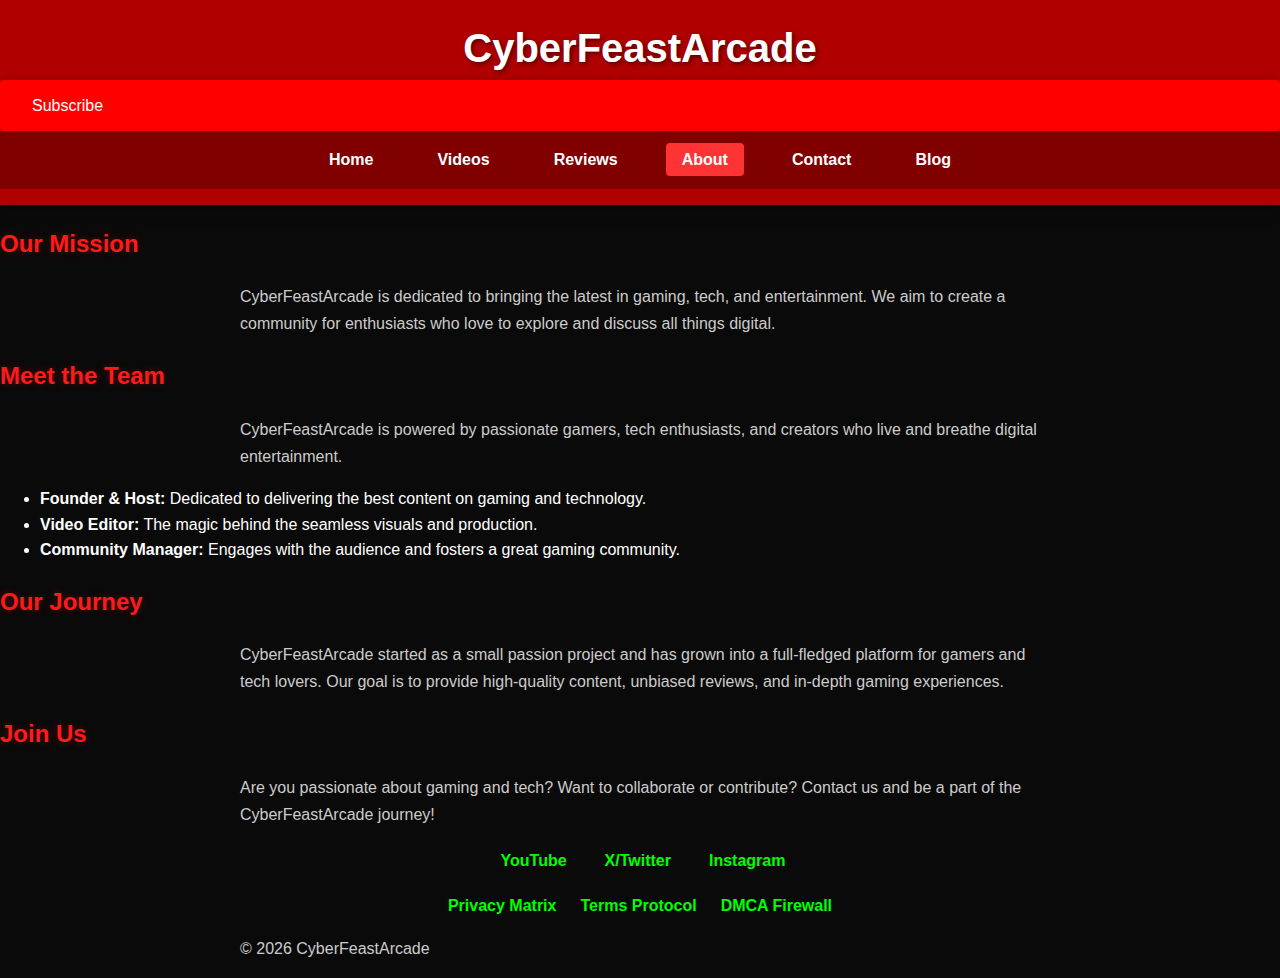
==== about.html @ 70db4281 "Update about.html" ====
<!DOCTYPE html>
<html lang="en">
<head>
    <script>
          window.dataLayer = window.dataLayer || [];
          function gtag(){dataLayer.push(arguments);}
          gtag('js', new Date());
          gtag('config', 'G-TL95KEW8LY');
        </script>
    <meta charset="UTF-8">
    <meta name="viewport" content="width=device-width, initial-scale=1.0">
    <meta name="description" content="Learn more about CyberFeastArcade and our mission in gaming and tech.">
    <title>About - CyberFeastArcade</title>
    <link rel="stylesheet" href="styles.css">
    <link rel="icon" href="favicon.ico" type="image/x-icon">
</head>
<body>
    <script src="scripts.js" defer></script>
    <header>
        <button class="menu-toggle" aria-label="Mobile menu">
    <span class="hamburger"></span>
</button>
        
        <h1 class="site-title">CyberFeastArcade</h1>
        
        <a href="https://www.youtube.com/@CyberFeastArcade?sub_confirmation=1" 
           class="youtube-subscribe" 
           target="_blank" 
           rel="noopener noreferrer"
           aria-label="Subscribe to our YouTube channel">
            <i class="fab fa-youtube"></i> Subscribe
        </a>
        
        <nav>
            <ul>
                <li><a href="index.html">Home</a></li>
                <li><a href="videos.html">Videos</a></li>
                <li><a href="reviews.html">Reviews</a></li>
                <li><a href="about.html" class="active">About</a></li>
                <li><a href="contact.html">Contact</a></li>
                <li><a href="blog.html">Blog</a></li>
            </ul>
        </nav>
    </header>
    <main>
        <section id="about">
            <h2>Our Mission</h2>
            <p>CyberFeastArcade is dedicated to bringing the latest in gaming, tech, and entertainment. We aim to create a community for enthusiasts who love to explore and discuss all things digital.</p>
        </section>
        
        <section id="team">
            <h2>Meet the Team</h2>
            <p>CyberFeastArcade is powered by passionate gamers, tech enthusiasts, and creators who live and breathe digital entertainment.</p>
            <ul>
                <li><strong>Founder & Host:</strong> Dedicated to delivering the best content on gaming and technology.</li>
                <li><strong>Video Editor:</strong> The magic behind the seamless visuals and production.</li>
                <li><strong>Community Manager:</strong> Engages with the audience and fosters a great gaming community.</li>
            </ul>
        </section>
        
        <section id="history">
            <h2>Our Journey</h2>
            <p>CyberFeastArcade started as a small passion project and has grown into a full-fledged platform for gamers and tech lovers. Our goal is to provide high-quality content, unbiased reviews, and in-depth gaming experiences.</p>
        </section>
        
        <section id="join-us">
            <h2>Join Us</h2>
            <p>Are you passionate about gaming and tech? Want to collaborate or contribute? Contact us and be a part of the CyberFeastArcade journey!</p>
        </section>
    </main>
    <footer>
        <div class="social-grid">
            <a href="https://www.youtube.com/@CyberFeastArcade" class="social-link" aria-label="Our YouTube channel">
                <i class="fab fa-youtube"></i>
                <span>YouTube</span>
            </a>
            <a href="https://x.com/CyberFeastArc" class="social-link" aria-label="Our X/Twitter Profile">
                <i class="fab fa-x-twitter"></i>
                <span>X/Twitter</span>
            </a>
            <a href="https://www.instagram.com/cyberfeastarcade/" class="social-link" aria-label="Our Instagram Profile">
                <i class="fab fa-instagram"></i>
                <span>Instagram</span>
            </a>
        </div>
        
        <div class="legal-links">
            <a href="privacy.html">Privacy Matrix</a>
            <a href="terms.html">Terms Protocol</a>
            <a href="dmca.html">DMCA Firewall</a>
        </div>
        
        <p class="copyright">© <span id="current-year"></span> CyberFeastArcade</p>
    </footer>
    
    <script src="scripts.js" defer></script>
    <script>
        document.getElementById('current-year').textContent = new Date().getFullYear();
    </script>
</body>
</html>
---- styles.css ----
/* styles.css */

/* Variables */
:root {
    --primary-red: #FF1A1A;
    --dark-bg: #0A0A0A;
    --card-bg: #1A1A1A;
    --text-primary: #FFFFFF;
    --text-secondary: #CCCCCC;
    --accent: #FF4D4D;
    --hacker-green: #00ff00;
    --hacker-green-hover: #00cc00;
}

/* Base Styles */
body {
    background-color: var(--dark-bg);
    color: var(--text-primary);
    font-family: 'Arial', sans-serif;
    line-height: 1.6;
    margin: 0;
}

.container {
    max-width: 1200px;
    margin: 0 auto;
    padding: 0 1rem;
}

h1, h2, h3 {
    color: var(--primary-red);
    text-shadow: 0 0 8px rgba(255, 26, 26, 0.3);
}

p {
    color: var(--text-secondary);
    line-height: 1.7;
    max-width: 800px;
    margin: 1rem auto;
}

.btn {
    background: var(--primary-red);
    color: white;
    padding: 12px 24px;
    border-radius: 4px;
    text-decoration: none;
    display: inline-block;
    transition: background 0.3s ease;
}

.btn:hover {
    background: var(--accent);
    transform: scale(1.02);
}

/* Header Styles */
header {
    background: #b00000;
    padding: 1rem 0;
    position: relative;
    z-index: 1000;
    box-shadow: 0 4px 15px rgba(0, 0, 0, 0.3);
}

header .container {
    display: flex;
    justify-content: space-between;
    align-items: center;
}

h1.site-title {
    color: #fff;
    text-align: center;
    margin: 0;
    font-size: 2.5rem;
    text-shadow: 2px 2px 4px rgba(0, 0, 0, 0.5);
}

nav {
    background: #800000;
    padding: 1rem 0;
}

nav ul {
    list-style: none;
    padding: 0;
    margin: 0;
    display: flex;
    justify-content: center;
    gap: 2rem;
}

nav ul li a {
    color: #fff;
    text-decoration: none;
    font-weight: bold;
    padding: 0.5rem 1rem;
    border-radius: 4px;
    transition: all 0.3s ease;
}

nav ul li a:hover,
nav ul li a.active {
    background: #ff3333;
    color: #fff;
}

.youtube-subscribe {
    background: #ff0000;
    color: white !important;
    padding: 0.8rem 1.5rem;
    border-radius: 4px;
    text-decoration: none;
    display: flex;
    align-items: center;
    gap: 0.5rem;
    transition: all 0.3s ease;
    box-shadow: 0 2px 8px rgba(0, 0, 0, 0.3);
    border: none;
}

.youtube-subscribe:hover {
    background: #cc0000;
    transform: translateY(-2px);
    box-shadow: 0 4px 12px rgba(0, 0, 0, 0.4);
}

.youtube-subscribe i {
    font-size: 1.2em;
}

.menu-toggle {
    display: none;
    position: absolute;
    top: 1rem;
    right: 1rem;
    background: transparent;
    border: none;
    cursor: pointer;
    z-index: 1001;
}

.hamburger {
    display: block;
    width: 30px;
    height: 3px;
    background: #fff;
    position: relative;
    transition: all 0.3s ease;
}

.hamburger::before,
.hamburger::after {
    content: '';
    position: absolute;
    width: 100%;
    height: 100%;
    background: #fff;
    transition: all 0.3s ease;
}

.hamburger::before {
    top: -8px;
}

.hamburger::after {
    top: 8px;
}

@media (max-width: 768px) {
    .menu-toggle {
        display: block;
    }

    nav ul {
        display: none;
        position: absolute;
        top: 100%;
        left: 0;
        right: 0;
        background: #800000;
        padding: 1rem;
        flex-direction: column;
        gap: 1rem;
        box-shadow: 0 4px 15px rgba(0, 0, 0, 0.3);
    }

    nav.active ul {
        display: flex;
    }

    nav ul li a {
        display: block;
        text-align: center;
        padding: 1rem;
    }

    .menu-toggle.active .hamburger {
        background: transparent;
    }

    .menu-toggle.active .hamburger::before {
        transform: rotate(45deg);
        top: 0;
    }

    .menu-toggle.active .hamburger::after {
        transform: rotate(-45deg);
        top: 0;
    }

    .youtube-subscribe {
        top: 5rem;
        right: 1rem;
        padding: 0.6rem 1rem;
        font-size: 0.9em;
    }
}

/* REPLACE THIS in <style> tag */
.video-grid {
    display: grid;
    grid-template-columns: repeat(auto-fit, minmax(300px, 1fr));
    gap: 2rem;
    padding: 2rem;
    max-width: 1200px;
    margin: 0 auto; /* Add this */
    border: 1px solid var(--primary-red); /* Add cyber theme */
}

.video-card {
    background: var(--card-bg); /* Use CSS variable */
    border: 1px solid var(--primary-red); /* Add border */
}

.video-title {
    color: var(--primary-red); /* Use theme color instead of green */
}
#hero {
    display: flex;
    flex-direction: column;
    align-items: center;
    justify-content: center;
    text-align: center;
    height: 80vh;
    padding: 20px;
}

.hero-content h2 {
    font-size: 2.5rem;
    color: var(--hacker-green);
    text-shadow: 0 0 10px var(--hacker-green);
}

.hero-content p {
    color: var(--text-secondary);
    font-size: 1.2rem;
    max-width: 600px;
}
.video-wrapper {
    max-width: 800px; /* Limits the size */
    margin: 0 auto; /* Centers it */
    border: 2px solid var(--primary-red);
    padding: 10px;
    border-radius: 10px;
    background: var(--card-bg);
}
.legal-links {
    display: flex;
    justify-content: center;
    gap: 1.5rem;
    margin-top: 20px;
}

.legal-links a {
    color: var(--hacker-green);
    font-weight: bold;
    text-decoration: none;
    transition: color 0.3s ease-in-out;
}

.legal-links a:hover {
    color: var(--hacker-green-hover);
    text-shadow: 0 0 5px var(--hacker-green-hover);
}
/* Center and style social media links */
.social-grid {
    display: flex;
    justify-content: center;
    gap: 2rem;
    margin-top: 20px;
}

.social-link {
    display: flex;
    align-items: center;
    gap: 8px;
    color: var(--hacker-green);
    text-decoration: none;
    font-size: 1.2rem;
    font-weight: bold;
    transition: transform 0.3s ease-in-out, text-shadow 0.3s ease-in-out;
}

.social-link i {
    font-size: 1.5rem;
}

.social-link:hover {
    transform: scale(1.1);
    text-shadow: 0 0 10px var(--hacker-green-hover);
}
.social-link {
    font-size: 1rem; /* Reduce text size */
    gap: 6px; /* Reduce spacing between icon and text */
}

.social-link i {
    font-size: 1.3rem; /* Slightly smaller icons */
}

.social-link:hover {
    transform: scale(1.05); /* Slightly smaller hover effect */
}
.card-grid {
    display: grid;
    grid-template-columns: repeat(auto-fit, minmax(250px, 1fr));
    gap: 1.5rem;
    padding: 2rem;
    max-width: 1200px;
    margin: 0 auto;
    text-align: center;
}

.feature-card {
    background: var(--card-bg);
    border: 2px solid var(--primary-red);
    border-radius: 10px;
    padding: 1.5rem;
    transition: transform 0.3s ease-in-out, box-shadow 0.3s ease-in-out;
}

.feature-card i {
    font-size: 2rem;
    color: var(--hacker-green);
    margin-bottom: 10px;
}

.feature-card h3 {
    color: var(--primary-red);
    font-size: 1.4rem;
    margin-bottom: 0.5rem;
}

.feature-card p {
    font-size: 1rem;
    color: var(--text-secondary);
    margin-bottom: 1rem;
}

.feature-card:hover {
    transform: translateY(-5px);
    box-shadow: 0 0 15px rgba(255, 0, 0, 0.5);
}

.btn {
    background: var(--primary-red);
    color: #fff;
    padding: 10px 20px;
    border-radius: 5px;
    text-decoration: none;
    transition: background 0.3s ease-in-out;
}

.btn:hover {
    background: var(--accent);
}
header h1 {
    color: var(--primary-red);
    text-align: center;
    font-size: 2rem;
    text-shadow: 0 0 10px var(--primary-red);
}
/* Blog Styles */
#blog-posts {
    padding: 2rem;
    max-width: 800px;
    margin: 0 auto;
}

.blog-post {
    background: #1a1a1a;
    border-radius: 8px;
    padding: 1.5rem;
    margin-bottom: 2rem;
    transition: transform 0.3s ease;
}

.blog-post:hover {
    transform: translateY(-5px);
}

.post-title {
    color: #4CAF50;
    font-size: 1.5rem;
    margin-bottom: 0.5rem;
}

.post-date {
    color: #888;
    font-size: 0.9rem;
    margin-bottom: 1rem;
}

.post-content {
    color: #ccc;
    line-height: 1.6;
    margin-bottom: 1rem;
}

.read-more {
    color: #4CAF50;
    text-decoration: none;
    font-weight: bold;
}

.read-more:hover {
    text-decoration: underline;
}
.fade-in {
    opacity: 0;
    animation: fadeIn 1s ease-in forwards;
  }
  @keyframes fadeIn {
    to { opacity: 1; }
  }
/* Hamburger Menu Styles */
.menu-toggle {
    display: none; /* Hide by default on desktop */
    background: none;
    border: none;
    cursor: pointer;
    padding: 1rem;
    z-index: 1000;
}

.hamburger {
    display: block;
    width: 25px;
    height: 3px;
    background: #fff;
    position: relative;
}

.hamburger::before,
.hamburger::after {
    content: '';
    width: 100%;
    height: 100%;
    background: #fff;
    position: absolute;
    left: 0;
    transition: transform 0.3s ease;
}

.hamburger::before {
    top: -8px;
}

.hamburger::after {
    top: 8px;
}

/* Active State */
.menu-toggle.active .hamburger {
    background: transparent;
}

.menu-toggle.active .hamburger::before {
    transform: rotate(45deg);
    top: 0;
}

.menu-toggle.active .hamburger::after {
    transform: rotate(-45deg);
    top: 0;
}

/* Mobile Navigation */
@media (max-width: 768px) {
    .menu-toggle {
        display: block;
    }

    nav ul {
        display: none;
        flex-direction: column;
        position: absolute;
        top: 60px; /* Adjust based on header height */
        left: 0;
        width: 100%;
        background: #1a1a1a;
        padding: 1rem;
    }

    nav ul.active {
        display: flex;
    }
}
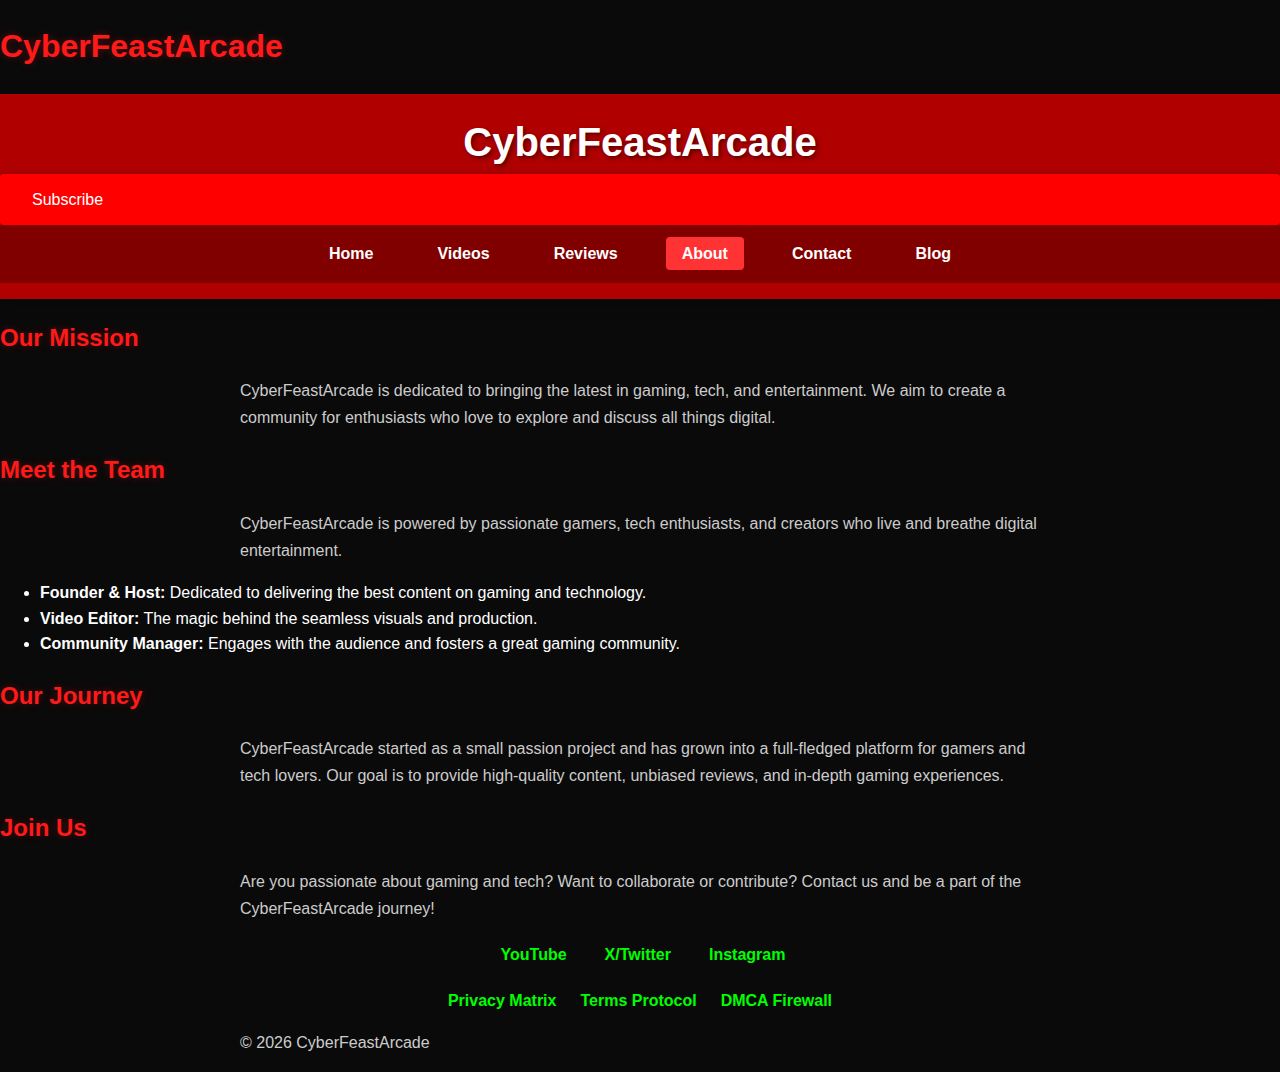
==== commit 474db931: "Update about.html" ====
--- a/about.html
+++ b/about.html
@@ -10,16 +10,15 @@
     <meta charset="UTF-8">
     <meta name="viewport" content="width=device-width, initial-scale=1.0">
     <meta name="description" content="Learn more about CyberFeastArcade and our mission in gaming and tech.">
-    <title>About - CyberFeastArcade</title>
+    <h1><a href="index.html" class="title-link">CyberFeastArcade</a></h1>
     <link rel="stylesheet" href="styles.css">
     <link rel="icon" href="favicon.ico" type="image/x-icon">
 </head>
 <body>
-    <script src="scripts.js" defer></script>
     <header>
         <button class="menu-toggle" aria-label="Mobile menu">
-    <span class="hamburger"></span>
-</button>
+        <span class="hamburger"></span>
+        </button>
         
         <h1 class="site-title">CyberFeastArcade</h1>
         
--- a/styles.css
+++ b/styles.css
@@ -508,3 +508,39 @@
         display: flex;
     }
 }
+#hero {
+    background: url('images/hero-bg.jpg') no-repeat center center/cover;
+    color: #fff;
+    padding: 4rem 2rem;
+    text-align: center;
+}
+.logo img {
+    width: 120px; /* Adjust size as needed */
+    height: auto; /* Keeps the aspect ratio */
+}
+a {
+    text-decoration: none;
+}
+.contact-link {
+    display: flex;
+    align-items: center;
+    gap: 8px;
+    padding: 10px;
+    background-color: #333; /* Adjust color as needed */
+    color: white; /* Ensure text is readable */
+    border-radius: 5px;
+    text-decoration: none;
+    font-weight: bold;
+}
+
+.contact-link i {
+    font-size: 18px;
+}
+
+.contact-link:hover {
+    background-color: #555; /* Slightly lighter on hover */
+}
+a {
+    text-decoration: none; /* Removes underline */
+    color: inherit; /* Inherits the text color from parent elements */
+}
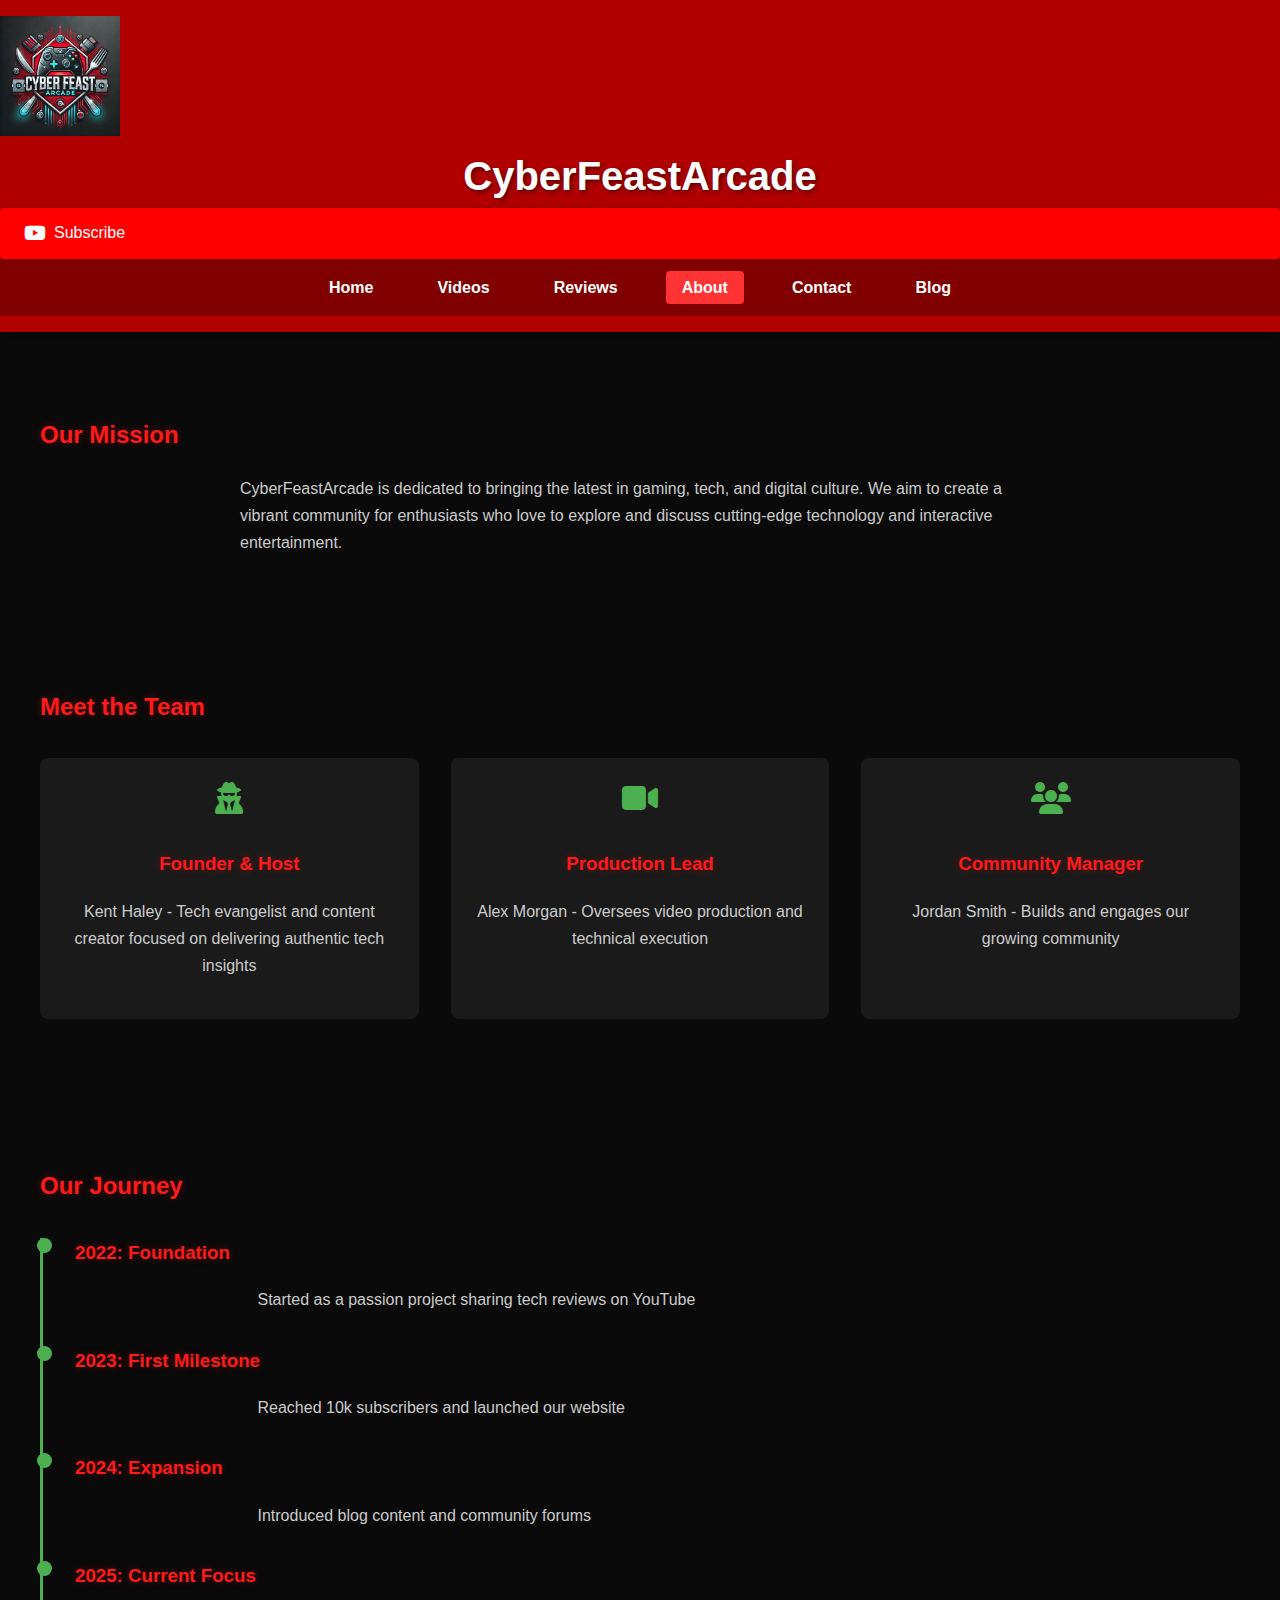
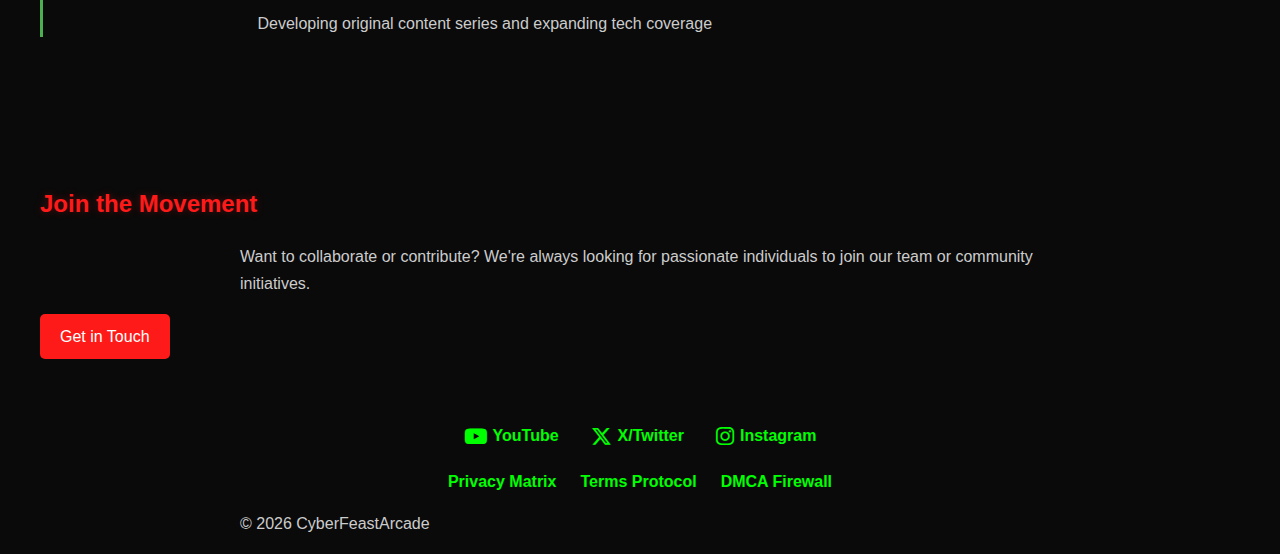
==== commit d475bab9: "Update about.html" ====
--- a/about.html
+++ b/about.html
@@ -1,27 +1,85 @@
 <!DOCTYPE html>
 <html lang="en">
 <head>
+    <script async src="https://www.googletagmanager.com/gtag/js?id=G-TL95KEW8LY"></script>
     <script>
-          window.dataLayer = window.dataLayer || [];
-          function gtag(){dataLayer.push(arguments);}
-          gtag('js', new Date());
-          gtag('config', 'G-TL95KEW8LY');
-        </script>
+        window.dataLayer = window.dataLayer || [];
+        function gtag(){dataLayer.push(arguments);}
+        gtag('js', new Date());
+        gtag('config', 'G-TL95KEW8LY');
+    </script>
+    
     <meta charset="UTF-8">
     <meta name="viewport" content="width=device-width, initial-scale=1.0">
-    <meta name="description" content="Learn more about CyberFeastArcade and our mission in gaming and tech.">
-    <h1><a href="index.html" class="title-link">CyberFeastArcade</a></h1>
+    <meta name="description" content="Learn about CyberFeastArcade's mission, team, and journey in gaming and tech">
+    <title>About CyberFeastArcade</title>
+    
     <link rel="stylesheet" href="styles.css">
     <link rel="icon" href="favicon.ico" type="image/x-icon">
+    <link rel="stylesheet" href="https://cdnjs.cloudflare.com/ajax/libs/font-awesome/6.4.0/css/all.min.css">
+    
+    <style>
+        .about-section {
+            max-width: 1200px;
+            margin: 2rem auto;
+            padding: 2rem;
+        }
+
+        .team-list {
+            display: grid;
+            grid-template-columns: repeat(auto-fit, minmax(250px, 1fr));
+            gap: 2rem;
+            margin: 2rem 0;
+        }
+
+        .team-member {
+            background: #1a1a1a;
+            padding: 1.5rem;
+            border-radius: 8px;
+            text-align: center;
+        }
+
+        .team-icon {
+            font-size: 2rem;
+            color: #4CAF50;
+            margin-bottom: 1rem;
+        }
+
+        .history-timeline {
+            border-left: 3px solid #4CAF50;
+            padding-left: 2rem;
+            margin: 2rem 0;
+        }
+
+        .timeline-item {
+            margin-bottom: 2rem;
+            position: relative;
+        }
+
+        .timeline-item::before {
+            content: "";
+            position: absolute;
+            left: -2.35rem;
+            top: 0;
+            width: 15px;
+            height: 15px;
+            background: #4CAF50;
+            border-radius: 50%;
+        }
+    </style>
 </head>
+
 <body>
     <header>
         <button class="menu-toggle" aria-label="Mobile menu">
-        <span class="hamburger"></span>
+            <span class="hamburger"></span>
         </button>
         
-        <h1 class="site-title">CyberFeastArcade</h1>
-        
+        <a href="index.html" class="logo">
+            <img src="profile.jpg" alt="CyberFeastArcade Logo">
+            <h1 class="site-title">CyberFeastArcade</h1>
+        </a>
+
         <a href="https://www.youtube.com/@CyberFeastArcade?sub_confirmation=1" 
            class="youtube-subscribe" 
            target="_blank" 
@@ -29,7 +87,7 @@
            aria-label="Subscribe to our YouTube channel">
             <i class="fab fa-youtube"></i> Subscribe
         </a>
-        
+
         <nav>
             <ul>
                 <li><a href="index.html">Home</a></li>
@@ -41,32 +99,65 @@
             </ul>
         </nav>
     </header>
+
     <main>
-        <section id="about">
+        <section class="about-section">
             <h2>Our Mission</h2>
-            <p>CyberFeastArcade is dedicated to bringing the latest in gaming, tech, and entertainment. We aim to create a community for enthusiasts who love to explore and discuss all things digital.</p>
+            <p>CyberFeastArcade is dedicated to bringing the latest in gaming, tech, and digital culture. We aim to create a vibrant community for enthusiasts who love to explore and discuss cutting-edge technology and interactive entertainment.</p>
         </section>
-        
-        <section id="team">
+
+        <section class="about-section" id="team">
             <h2>Meet the Team</h2>
-            <p>CyberFeastArcade is powered by passionate gamers, tech enthusiasts, and creators who live and breathe digital entertainment.</p>
-            <ul>
-                <li><strong>Founder & Host:</strong> Dedicated to delivering the best content on gaming and technology.</li>
-                <li><strong>Video Editor:</strong> The magic behind the seamless visuals and production.</li>
-                <li><strong>Community Manager:</strong> Engages with the audience and fosters a great gaming community.</li>
-            </ul>
+            <div class="team-list">
+                <div class="team-member">
+                    <i class="fas fa-user-secret team-icon"></i>
+                    <h3>Founder & Host</h3>
+                    <p>Kent Haley - Tech evangelist and content creator focused on delivering authentic tech insights</p>
+                </div>
+                
+                <div class="team-member">
+                    <i class="fas fa-video team-icon"></i>
+                    <h3>Production Lead</h3>
+                    <p>Alex Morgan - Oversees video production and technical execution</p>
+                </div>
+                
+                <div class="team-member">
+                    <i class="fas fa-users team-icon"></i>
+                    <h3>Community Manager</h3>
+                    <p>Jordan Smith - Builds and engages our growing community</p>
+                </div>
+            </div>
         </section>
-        
-        <section id="history">
+
+        <section class="about-section" id="history">
             <h2>Our Journey</h2>
-            <p>CyberFeastArcade started as a small passion project and has grown into a full-fledged platform for gamers and tech lovers. Our goal is to provide high-quality content, unbiased reviews, and in-depth gaming experiences.</p>
+            <div class="history-timeline">
+                <div class="timeline-item">
+                    <h3>2022: Foundation</h3>
+                    <p>Started as a passion project sharing tech reviews on YouTube</p>
+                </div>
+                <div class="timeline-item">
+                    <h3>2023: First Milestone</h3>
+                    <p>Reached 10k subscribers and launched our website</p>
+                </div>
+                <div class="timeline-item">
+                    <h3>2024: Expansion</h3>
+                    <p>Introduced blog content and community forums</p>
+                </div>
+                <div class="timeline-item">
+                    <h3>2025: Current Focus</h3>
+                    <p>Developing original content series and expanding tech coverage</p>
+                </div>
+            </div>
         </section>
-        
-        <section id="join-us">
-            <h2>Join Us</h2>
-            <p>Are you passionate about gaming and tech? Want to collaborate or contribute? Contact us and be a part of the CyberFeastArcade journey!</p>
+
+        <section class="about-section" id="join">
+            <h2>Join the Movement</h2>
+            <p>Want to collaborate or contribute? We're always looking for passionate individuals to join our team or community initiatives.</p>
+            <a href="contact.html" class="btn">Get in Touch</a>
         </section>
     </main>
+
     <footer>
         <div class="social-grid">
             <a href="https://www.youtube.com/@CyberFeastArcade" class="social-link" aria-label="Our YouTube channel">
@@ -91,10 +182,10 @@
         
         <p class="copyright">© <span id="current-year"></span> CyberFeastArcade</p>
     </footer>
-    
-    <script src="scripts.js" defer></script>
+
     <script>
         document.getElementById('current-year').textContent = new Date().getFullYear();
     </script>
+    <script src="scripts.js" defer></script>
 </body>
 </html>
--- a/styles.css
+++ b/styles.css
@@ -544,3 +544,8 @@
     text-decoration: none; /* Removes underline */
     color: inherit; /* Inherits the text color from parent elements */
 }
+.title-link {
+    text-decoration: none; /* Removes the underline */
+    color: inherit; /* Uses the same text color as the heading */
+}
+
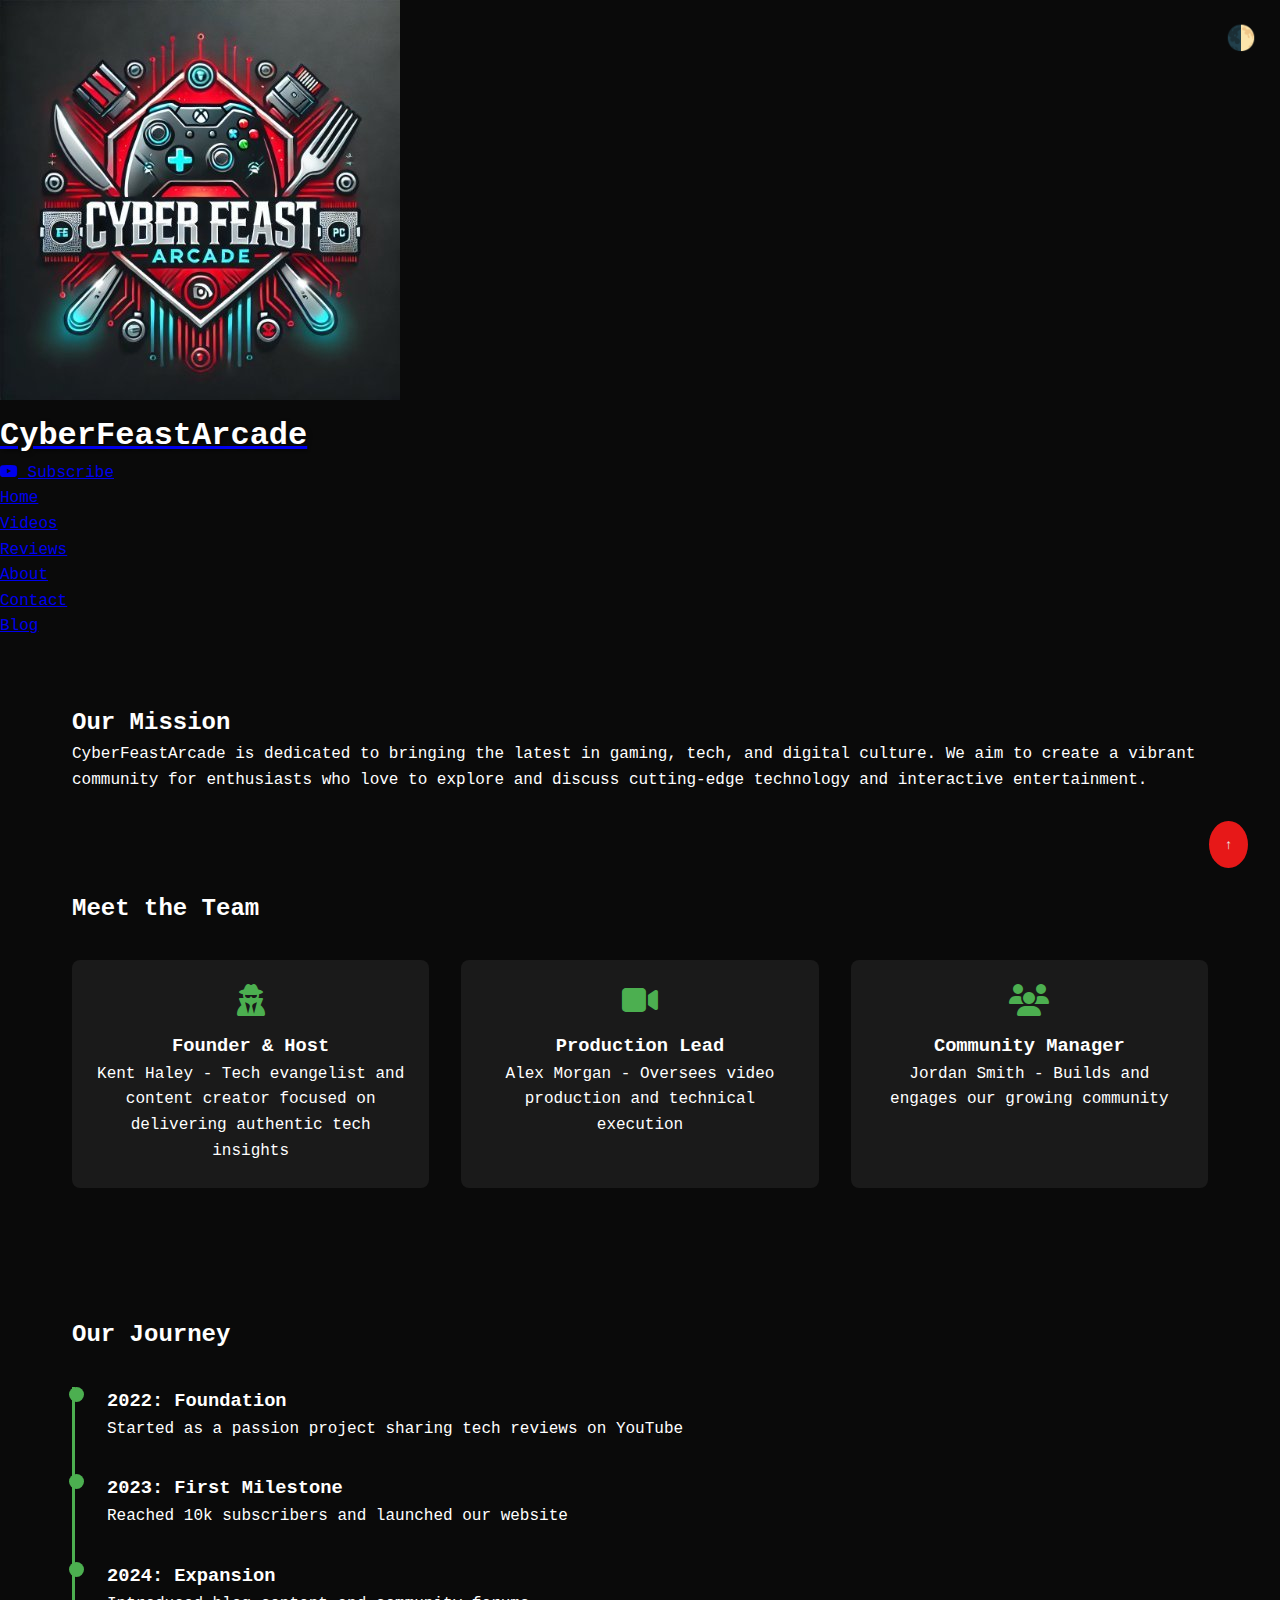
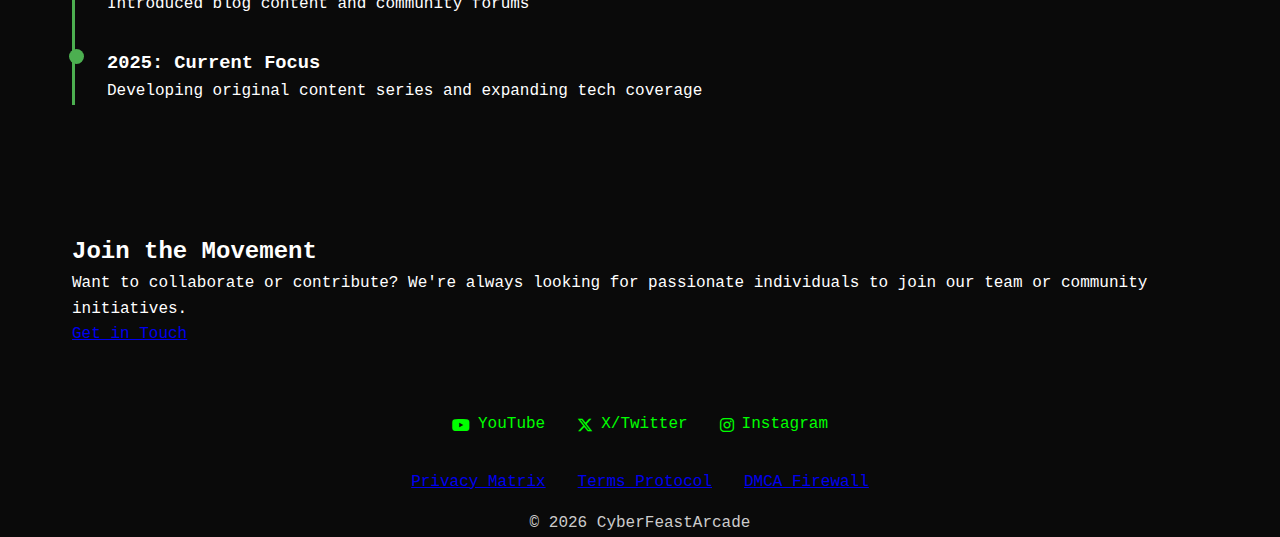
==== commit 200e9a5a: "Update about.html" ====
--- a/about.html
+++ b/about.html
@@ -1,6 +1,7 @@
 <!DOCTYPE html>
 <html lang="en">
 <head>
+    <script src="https://cdnjs.cloudflare.com/ajax/libs/gsap/3.12.2/gsap.min.js"></script>
     <script async src="https://www.googletagmanager.com/gtag/js?id=G-TL95KEW8LY"></script>
     <script>
         window.dataLayer = window.dataLayer || [];
--- a/styles.css
+++ b/styles.css
@@ -1,551 +1,360 @@
-/* styles.css */
-
-/* Variables */
+/* styles.css - Cyberpunk Theme */
+
+/* ================ */
+/* CSS Variables */
+/* ================ */
 :root {
-    --primary-red: #FF1A1A;
-    --dark-bg: #0A0A0A;
-    --card-bg: #1A1A1A;
-    --text-primary: #FFFFFF;
-    --text-secondary: #CCCCCC;
-    --accent: #FF4D4D;
-    --hacker-green: #00ff00;
-    --hacker-green-hover: #00cc00;
-}
-
-/* Base Styles */
+  /* Colors */
+  --primary-red: #FF1A1A;
+  --dark-bg: #0A0A0A;
+  --card-bg: #1A1A1A;
+  --text-primary: #FFFFFF;
+  --text-secondary: #CCCCCC;
+  --accent: #FF4D4D;
+  --hacker-green: #00ff00;
+  --hacker-green-hover: #00cc00;
+  
+  /* Spacing */
+  --space-sm: 0.5rem;
+  --space-md: 1rem;
+  --space-lg: 2rem;
+  
+  /* Borders */
+  --border-radius: 4px;
+  --border-glowing: 1px solid var(--primary-red);
+}
+
+/* ================ */
+/* Base Reset */
+/* ================ */
+*,
+*::before,
+*::after {
+  box-sizing: border-box;
+  margin: 0;
+  padding: 0;
+}
+
+html {
+  scroll-behavior: smooth;
+}
+
 body {
-    background-color: var(--dark-bg);
-    color: var(--text-primary);
-    font-family: 'Arial', sans-serif;
-    line-height: 1.6;
-    margin: 0;
-}
-
+  background-color: var(--dark-bg);
+  color: var(--text-primary);
+  font-family: 'Courier New', monospace;
+  line-height: 1.6;
+  min-height: 100vh;
+}
+
+/* ================ */
+/* Utility Classes */
+/* ================ */
 .container {
-    max-width: 1200px;
-    margin: 0 auto;
-    padding: 0 1rem;
-}
-
-h1, h2, h3 {
-    color: var(--primary-red);
-    text-shadow: 0 0 8px rgba(255, 26, 26, 0.3);
-}
-
-p {
-    color: var(--text-secondary);
-    line-height: 1.7;
-    max-width: 800px;
-    margin: 1rem auto;
-}
-
-.btn {
+  max-width: 1200px;
+  margin: 0 auto;
+  padding: 0 var(--space-md);
+}
+
+.flex-center {
+  display: flex;
+  justify-content: center;
+  align-items: center;
+}
+
+/* ================ */
+/* Header & Navigation */
+/* ================ */
+.header {
+  background: #b00000;
+  padding: var(--space-md) 0;
+  position: sticky;
+  top: 0;
+  z-index: 1000;
+  box-shadow: 0 4px 15px rgba(0, 0, 0, 0.3);
+}
+
+.nav-container {
+  display: flex;
+  justify-content: space-between;
+  align-items: center;
+}
+
+.site-title {
+  color: var(--text-primary);
+  font-size: 2rem;
+  text-shadow: 2px 2px 4px rgba(0, 0, 0, 0.5);
+}
+
+.nav-menu {
+  list-style: none;
+  display: flex;
+  gap: var(--space-lg);
+}
+
+.nav-link {
+  color: var(--text-primary);
+  text-decoration: none;
+  padding: var(--space-sm) var(--space-md);
+  border-radius: var(--border-radius);
+  transition: all 0.3s ease;
+}
+
+.nav-link:hover,
+.nav-link.active {
+  background: var(--primary-red);
+  box-shadow: 0 0 8px var(--primary-red);
+}
+
+/* ================ */
+/* Mobile Navigation */
+/* ================ */
+.menu-toggle {
+  display: none;
+  background: none;
+  border: none;
+  cursor: pointer;
+  padding: var(--space-sm);
+  z-index: 1001;
+}
+
+.hamburger {
+  display: block;
+  width: 25px;
+  height: 3px;
+  background: var(--text-primary);
+  position: relative;
+  transition: all 0.3s ease;
+}
+
+.hamburger::before,
+.hamburger::after {
+  content: '';
+  position: absolute;
+  width: 100%;
+  height: 100%;
+  background: inherit;
+  transition: inherit;
+}
+
+.hamburger::before { top: -8px; }
+.hamburger::after { top: 8px; }
+
+/* Active state */
+.menu-toggle.active .hamburger {
+  background: transparent;
+}
+
+.menu-toggle.active .hamburger::before {
+  transform: rotate(45deg);
+  top: 0;
+}
+
+.menu-toggle.active .hamburger::after {
+  transform: rotate(-45deg);
+  top: 0;
+}
+
+@media (max-width: 768px) {
+  .menu-toggle { display: block; }
+  
+  .nav-menu {
+    display: none;
+    position: absolute;
+    top: 100%;
+    left: 0;
+    right: 0;
+    background: #800000;
+    padding: var(--space-md);
+    flex-direction: column;
+    gap: var(--space-md);
+    text-align: center;
+  }
+  
+  .nav-menu.active { display: flex; }
+}
+
+/* ================ */
+/* Hero Section */
+/* ================ */
+.hero {
+  text-align: center;
+  padding: 4rem 0;
+  background: linear-gradient(45deg, #1a0000, #330000);
+}
+
+.hero-title {
+  font-size: 2.5rem;
+  color: var(--hacker-green);
+  text-shadow: 0 0 10px var(--hacker-green);
+  margin-bottom: var(--space-md);
+}
+
+/* ================ */
+/* Card Components */
+/* ================ */
+.card-grid {
+  display: grid;
+  grid-template-columns: repeat(auto-fit, minmax(250px, 1fr));
+  gap: var(--space-lg);
+  padding: var(--space-lg) 0;
+}
+
+.card {
+  background: var(--card-bg);
+  border: var(--border-glowing);
+  border-radius: var(--border-radius);
+  padding: var(--space-md);
+  transition: transform 0.3s ease;
+}
+
+.card:hover {
+  transform: translateY(-5px);
+  box-shadow: 0 0 15px var(--primary-red);
+}
+
+/* ================ */
+/* Video Components */
+/* ================ */
+.video-wrapper {
+  position: relative;
+  padding-bottom: 56.25%;
+  height: 0;
+  overflow: hidden;
+  border-radius: var(--border-radius);
+}
+
+.video-wrapper iframe {
+  position: absolute;
+  top: 0;
+  left: 0;
+  width: 100%;
+  height: 100%;
+  border: none;
+}
+
+/* ================ */
+/* Social & Legal Links */
+/* ================ */
+.social-grid {
+  display: flex;
+  justify-content: center;
+  gap: var(--space-lg);
+  margin: var(--space-lg) 0;
+}
+
+.social-link {
+  display: flex;
+  align-items: center;
+  gap: var(--space-sm);
+  color: var(--hacker-green);
+  text-decoration: none;
+  transition: all 0.3s ease;
+}
+
+.social-link:hover {
+  color: var(--hacker-green-hover);
+  transform: scale(1.1);
+}
+
+.legal-links {
+  display: flex;
+  justify-content: center;
+  gap: var(--space-lg);
+  margin: var(--space-md) 0;
+}
+
+/* ================ */
+/* Form Elements */
+/* ================ */
+.form-group {
+  margin-bottom: var(--space-md);
+}
+
+.input-field {
+  width: 100%;
+  padding: var(--space-sm);
+  background: var(--card-bg);
+  border: var(--border-glowing);
+  border-radius: var(--border-radius);
+  color: var(--text-primary);
+  font-family: inherit;
+}
+
+/* ================ */
+/* Animations */
+/* ================ */
+@keyframes fadeIn {
+  from { opacity: 0; }
+  to { opacity: 1; }
+}
+
+.fade-in {
+  animation: fadeIn 0.5s ease-in forwards;
+}
+
+/* ================ */
+/* Footer */
+/* ================ */
+.footer {
+  background: #1a0000;
+  padding: var(--space-lg) 0;
+  margin-top: auto;
+}
+
+.copyright {
+  text-align: center;
+  color: var(--text-secondary);
+  margin-top: var(--space-md);
+}
+/* Theme System */
+body.dark { background: #0A0A0A; color: #FFF; }
+body.light { background: #FFF; color: #0A0A0A; }
+
+/* Scroll Progress */
+#scroll-progress {
+    position: fixed;
+    top: 0;
+    left: 0;
+    height: 3px;
+    background: var(--primary-red);
+    z-index: 9999;
+}
+
+/* Back to Top Button */
+#back-to-top {
+    position: fixed;
+    bottom: 2rem;
+    right: 2rem;
+    padding: 1rem;
     background: var(--primary-red);
     color: white;
-    padding: 12px 24px;
-    border-radius: 4px;
-    text-decoration: none;
-    display: inline-block;
-    transition: background 0.3s ease;
-}
-
-.btn:hover {
-    background: var(--accent);
-    transform: scale(1.02);
-}
-
-/* Header Styles */
-header {
-    background: #b00000;
-    padding: 1rem 0;
-    position: relative;
-    z-index: 1000;
-    box-shadow: 0 4px 15px rgba(0, 0, 0, 0.3);
-}
-
-header .container {
-    display: flex;
-    justify-content: space-between;
-    align-items: center;
-}
-
-h1.site-title {
-    color: #fff;
-    text-align: center;
-    margin: 0;
-    font-size: 2.5rem;
-    text-shadow: 2px 2px 4px rgba(0, 0, 0, 0.5);
-}
-
-nav {
-    background: #800000;
-    padding: 1rem 0;
-}
-
-nav ul {
-    list-style: none;
-    padding: 0;
-    margin: 0;
-    display: flex;
-    justify-content: center;
-    gap: 2rem;
-}
-
-nav ul li a {
-    color: #fff;
-    text-decoration: none;
-    font-weight: bold;
-    padding: 0.5rem 1rem;
-    border-radius: 4px;
-    transition: all 0.3s ease;
-}
-
-nav ul li a:hover,
-nav ul li a.active {
-    background: #ff3333;
-    color: #fff;
-}
-
-.youtube-subscribe {
-    background: #ff0000;
-    color: white !important;
-    padding: 0.8rem 1.5rem;
-    border-radius: 4px;
-    text-decoration: none;
-    display: flex;
-    align-items: center;
-    gap: 0.5rem;
-    transition: all 0.3s ease;
-    box-shadow: 0 2px 8px rgba(0, 0, 0, 0.3);
     border: none;
-}
-
-.youtube-subscribe:hover {
-    background: #cc0000;
-    transform: translateY(-2px);
-    box-shadow: 0 4px 12px rgba(0, 0, 0, 0.4);
-}
-
-.youtube-subscribe i {
-    font-size: 1.2em;
-}
-
-.menu-toggle {
-    display: none;
-    position: absolute;
+    border-radius: 50%;
+    cursor: pointer;
+    opacity: 0.9;
+    transition: transform 0.3s ease;
+}
+
+/* Form Validation */
+.invalid { border-color: #ff0000 !important; }
+.shake { animation: shake 0.5s; }
+
+@keyframes shake {
+    0%, 100% { transform: translateX(0); }
+    25% { transform: translateX(-10px); }
+    75% { transform: translateX(10px); }
+}
+
+/* Theme Toggle */
+#theme-toggle {
+    position: fixed;
     top: 1rem;
     right: 1rem;
+    padding: 0.5rem;
     background: transparent;
     border: none;
     cursor: pointer;
-    z-index: 1001;
-}
-
-.hamburger {
-    display: block;
-    width: 30px;
-    height: 3px;
-    background: #fff;
-    position: relative;
-    transition: all 0.3s ease;
-}
-
-.hamburger::before,
-.hamburger::after {
-    content: '';
-    position: absolute;
-    width: 100%;
-    height: 100%;
-    background: #fff;
-    transition: all 0.3s ease;
-}
-
-.hamburger::before {
-    top: -8px;
-}
-
-.hamburger::after {
-    top: 8px;
-}
-
-@media (max-width: 768px) {
-    .menu-toggle {
-        display: block;
-    }
-
-    nav ul {
-        display: none;
-        position: absolute;
-        top: 100%;
-        left: 0;
-        right: 0;
-        background: #800000;
-        padding: 1rem;
-        flex-direction: column;
-        gap: 1rem;
-        box-shadow: 0 4px 15px rgba(0, 0, 0, 0.3);
-    }
-
-    nav.active ul {
-        display: flex;
-    }
-
-    nav ul li a {
-        display: block;
-        text-align: center;
-        padding: 1rem;
-    }
-
-    .menu-toggle.active .hamburger {
-        background: transparent;
-    }
-
-    .menu-toggle.active .hamburger::before {
-        transform: rotate(45deg);
-        top: 0;
-    }
-
-    .menu-toggle.active .hamburger::after {
-        transform: rotate(-45deg);
-        top: 0;
-    }
-
-    .youtube-subscribe {
-        top: 5rem;
-        right: 1rem;
-        padding: 0.6rem 1rem;
-        font-size: 0.9em;
-    }
-}
-
-/* REPLACE THIS in <style> tag */
-.video-grid {
-    display: grid;
-    grid-template-columns: repeat(auto-fit, minmax(300px, 1fr));
-    gap: 2rem;
-    padding: 2rem;
-    max-width: 1200px;
-    margin: 0 auto; /* Add this */
-    border: 1px solid var(--primary-red); /* Add cyber theme */
-}
-
-.video-card {
-    background: var(--card-bg); /* Use CSS variable */
-    border: 1px solid var(--primary-red); /* Add border */
-}
-
-.video-title {
-    color: var(--primary-red); /* Use theme color instead of green */
-}
-#hero {
-    display: flex;
-    flex-direction: column;
-    align-items: center;
-    justify-content: center;
-    text-align: center;
-    height: 80vh;
-    padding: 20px;
-}
-
-.hero-content h2 {
-    font-size: 2.5rem;
-    color: var(--hacker-green);
-    text-shadow: 0 0 10px var(--hacker-green);
-}
-
-.hero-content p {
-    color: var(--text-secondary);
-    font-size: 1.2rem;
-    max-width: 600px;
-}
-.video-wrapper {
-    max-width: 800px; /* Limits the size */
-    margin: 0 auto; /* Centers it */
-    border: 2px solid var(--primary-red);
-    padding: 10px;
-    border-radius: 10px;
-    background: var(--card-bg);
-}
-.legal-links {
-    display: flex;
-    justify-content: center;
-    gap: 1.5rem;
-    margin-top: 20px;
-}
-
-.legal-links a {
-    color: var(--hacker-green);
-    font-weight: bold;
-    text-decoration: none;
-    transition: color 0.3s ease-in-out;
-}
-
-.legal-links a:hover {
-    color: var(--hacker-green-hover);
-    text-shadow: 0 0 5px var(--hacker-green-hover);
-}
-/* Center and style social media links */
-.social-grid {
-    display: flex;
-    justify-content: center;
-    gap: 2rem;
-    margin-top: 20px;
-}
-
-.social-link {
-    display: flex;
-    align-items: center;
-    gap: 8px;
-    color: var(--hacker-green);
-    text-decoration: none;
-    font-size: 1.2rem;
-    font-weight: bold;
-    transition: transform 0.3s ease-in-out, text-shadow 0.3s ease-in-out;
-}
-
-.social-link i {
     font-size: 1.5rem;
-}
-
-.social-link:hover {
-    transform: scale(1.1);
-    text-shadow: 0 0 10px var(--hacker-green-hover);
-}
-.social-link {
-    font-size: 1rem; /* Reduce text size */
-    gap: 6px; /* Reduce spacing between icon and text */
-}
-
-.social-link i {
-    font-size: 1.3rem; /* Slightly smaller icons */
-}
-
-.social-link:hover {
-    transform: scale(1.05); /* Slightly smaller hover effect */
-}
-.card-grid {
-    display: grid;
-    grid-template-columns: repeat(auto-fit, minmax(250px, 1fr));
-    gap: 1.5rem;
-    padding: 2rem;
-    max-width: 1200px;
-    margin: 0 auto;
-    text-align: center;
-}
-
-.feature-card {
-    background: var(--card-bg);
-    border: 2px solid var(--primary-red);
-    border-radius: 10px;
-    padding: 1.5rem;
-    transition: transform 0.3s ease-in-out, box-shadow 0.3s ease-in-out;
-}
-
-.feature-card i {
-    font-size: 2rem;
-    color: var(--hacker-green);
-    margin-bottom: 10px;
-}
-
-.feature-card h3 {
-    color: var(--primary-red);
-    font-size: 1.4rem;
-    margin-bottom: 0.5rem;
-}
-
-.feature-card p {
-    font-size: 1rem;
-    color: var(--text-secondary);
-    margin-bottom: 1rem;
-}
-
-.feature-card:hover {
-    transform: translateY(-5px);
-    box-shadow: 0 0 15px rgba(255, 0, 0, 0.5);
-}
-
-.btn {
-    background: var(--primary-red);
-    color: #fff;
-    padding: 10px 20px;
-    border-radius: 5px;
-    text-decoration: none;
-    transition: background 0.3s ease-in-out;
-}
-
-.btn:hover {
-    background: var(--accent);
-}
-header h1 {
-    color: var(--primary-red);
-    text-align: center;
-    font-size: 2rem;
-    text-shadow: 0 0 10px var(--primary-red);
-}
-/* Blog Styles */
-#blog-posts {
-    padding: 2rem;
-    max-width: 800px;
-    margin: 0 auto;
-}
-
-.blog-post {
-    background: #1a1a1a;
-    border-radius: 8px;
-    padding: 1.5rem;
-    margin-bottom: 2rem;
-    transition: transform 0.3s ease;
-}
-
-.blog-post:hover {
-    transform: translateY(-5px);
-}
-
-.post-title {
-    color: #4CAF50;
-    font-size: 1.5rem;
-    margin-bottom: 0.5rem;
-}
-
-.post-date {
-    color: #888;
-    font-size: 0.9rem;
-    margin-bottom: 1rem;
-}
-
-.post-content {
-    color: #ccc;
-    line-height: 1.6;
-    margin-bottom: 1rem;
-}
-
-.read-more {
-    color: #4CAF50;
-    text-decoration: none;
-    font-weight: bold;
-}
-
-.read-more:hover {
-    text-decoration: underline;
-}
-.fade-in {
-    opacity: 0;
-    animation: fadeIn 1s ease-in forwards;
-  }
-  @keyframes fadeIn {
-    to { opacity: 1; }
-  }
-/* Hamburger Menu Styles */
-.menu-toggle {
-    display: none; /* Hide by default on desktop */
-    background: none;
-    border: none;
-    cursor: pointer;
-    padding: 1rem;
     z-index: 1000;
 }
-
-.hamburger {
-    display: block;
-    width: 25px;
-    height: 3px;
-    background: #fff;
-    position: relative;
-}
-
-.hamburger::before,
-.hamburger::after {
-    content: '';
-    width: 100%;
-    height: 100%;
-    background: #fff;
-    position: absolute;
-    left: 0;
-    transition: transform 0.3s ease;
-}
-
-.hamburger::before {
-    top: -8px;
-}
-
-.hamburger::after {
-    top: 8px;
-}
-
-/* Active State */
-.menu-toggle.active .hamburger {
-    background: transparent;
-}
-
-.menu-toggle.active .hamburger::before {
-    transform: rotate(45deg);
-    top: 0;
-}
-
-.menu-toggle.active .hamburger::after {
-    transform: rotate(-45deg);
-    top: 0;
-}
-
-/* Mobile Navigation */
-@media (max-width: 768px) {
-    .menu-toggle {
-        display: block;
-    }
-
-    nav ul {
-        display: none;
-        flex-direction: column;
-        position: absolute;
-        top: 60px; /* Adjust based on header height */
-        left: 0;
-        width: 100%;
-        background: #1a1a1a;
-        padding: 1rem;
-    }
-
-    nav ul.active {
-        display: flex;
-    }
-}
-#hero {
-    background: url('images/hero-bg.jpg') no-repeat center center/cover;
-    color: #fff;
-    padding: 4rem 2rem;
-    text-align: center;
-}
-.logo img {
-    width: 120px; /* Adjust size as needed */
-    height: auto; /* Keeps the aspect ratio */
-}
-a {
-    text-decoration: none;
-}
-.contact-link {
-    display: flex;
-    align-items: center;
-    gap: 8px;
-    padding: 10px;
-    background-color: #333; /* Adjust color as needed */
-    color: white; /* Ensure text is readable */
-    border-radius: 5px;
-    text-decoration: none;
-    font-weight: bold;
-}
-
-.contact-link i {
-    font-size: 18px;
-}
-
-.contact-link:hover {
-    background-color: #555; /* Slightly lighter on hover */
-}
-a {
-    text-decoration: none; /* Removes underline */
-    color: inherit; /* Inherits the text color from parent elements */
-}
-.title-link {
-    text-decoration: none; /* Removes the underline */
-    color: inherit; /* Uses the same text color as the heading */
-}
-
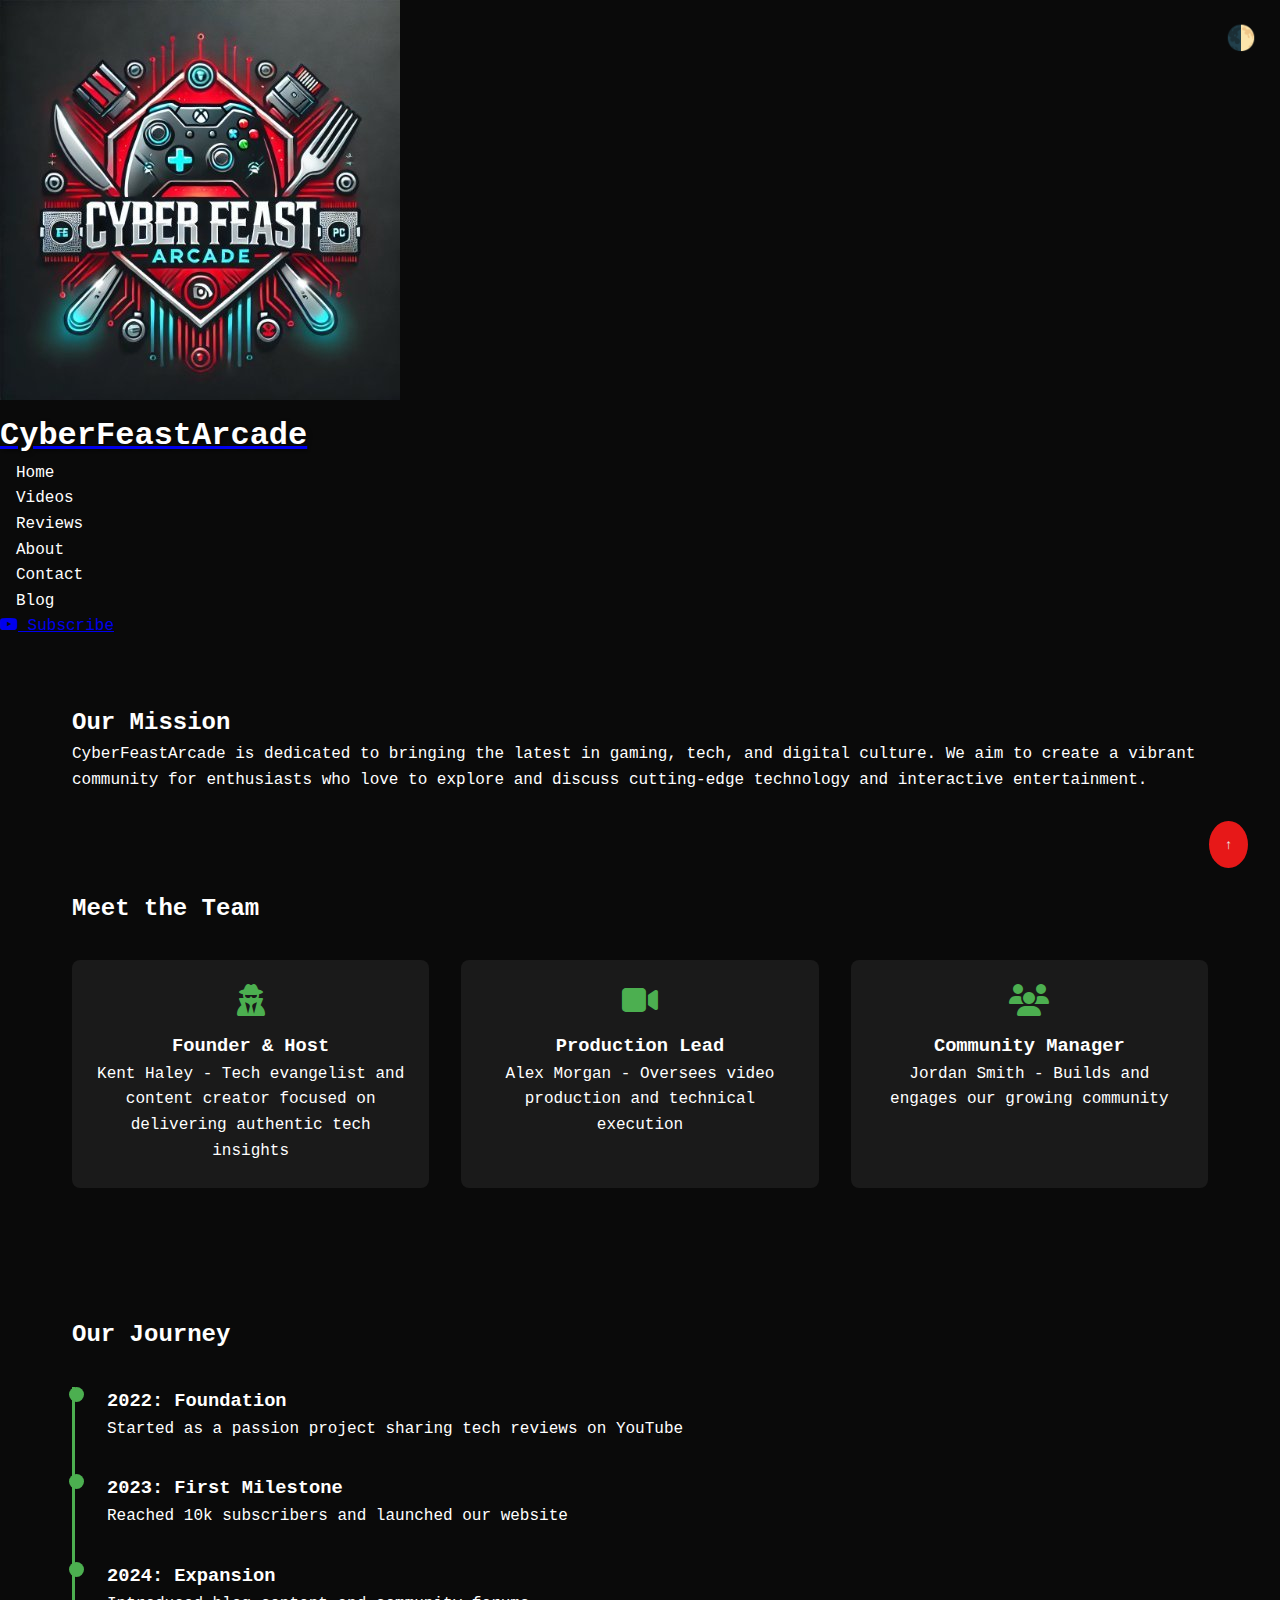
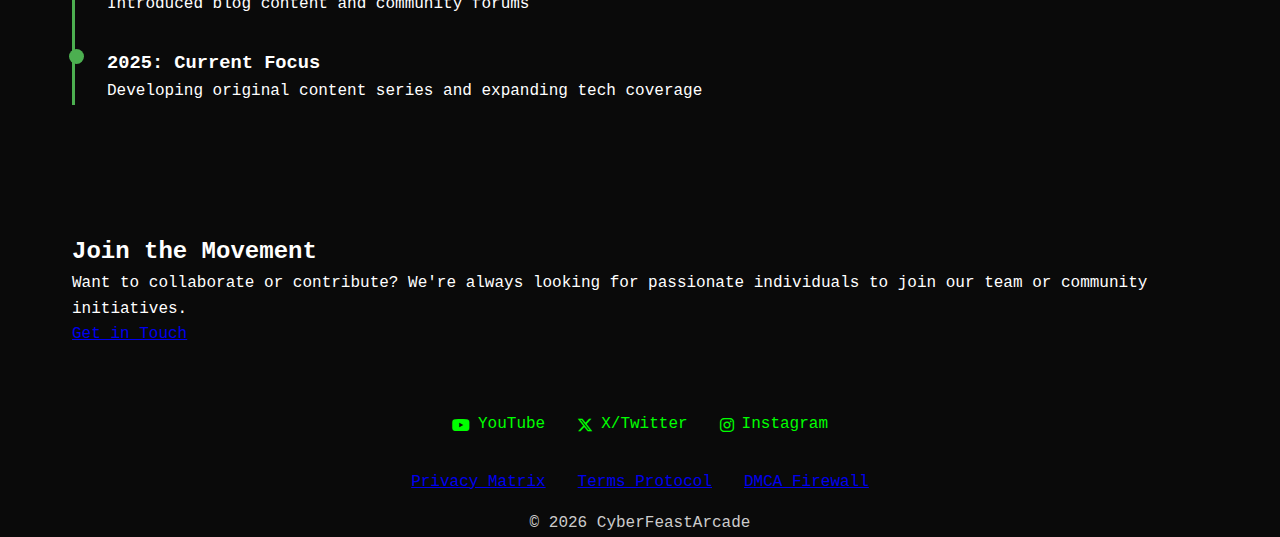
==== commit 873f7086: "Update about.html" ====
--- a/about.html
+++ b/about.html
@@ -1,7 +1,7 @@
 <!DOCTYPE html>
 <html lang="en">
+    <script src="https://cdnjs.cloudflare.com/ajax/libs/gsap/3.12.2/gsap.min.js"></script>
 <head>
-    <script src="https://cdnjs.cloudflare.com/ajax/libs/gsap/3.12.2/gsap.min.js"></script>
     <script async src="https://www.googletagmanager.com/gtag/js?id=G-TL95KEW8LY"></script>
     <script>
         window.dataLayer = window.dataLayer || [];
@@ -72,35 +72,44 @@
 
 <body>
     <header>
+    <div class="header-container">
+        <!-- Mobile Menu Toggle -->
         <button class="menu-toggle" aria-label="Mobile menu">
             <span class="hamburger"></span>
         </button>
-        
-        <a href="index.html" class="logo">
-            <img src="profile.jpg" alt="CyberFeastArcade Logo">
-            <h1 class="site-title">CyberFeastArcade</h1>
-        </a>
-
-        <a href="https://www.youtube.com/@CyberFeastArcade?sub_confirmation=1" 
-           class="youtube-subscribe" 
-           target="_blank" 
-           rel="noopener noreferrer"
-           aria-label="Subscribe to our YouTube channel">
-            <i class="fab fa-youtube"></i> Subscribe
-        </a>
-
-        <nav>
+
+        <!-- Logo & Site Title -->
+        <div class="logo-container">
+            <a href="index.html" class="logo">
+                <img src="profile.jpg" alt="CyberFeastArcade Logo">
+                <h1 class="site-title">CyberFeastArcade</h1>
+            </a>
+        </div>
+
+        <!-- Navigation Menu -->
+        <nav class="nav-menu">
             <ul>
-                <li><a href="index.html">Home</a></li>
-                <li><a href="videos.html">Videos</a></li>
-                <li><a href="reviews.html">Reviews</a></li>
-                <li><a href="about.html" class="active">About</a></li>
-                <li><a href="contact.html">Contact</a></li>
-                <li><a href="blog.html">Blog</a></li>
+                <li><a href="index.html" class="nav-link active">Home</a></li>
+                <li><a href="videos.html" class="nav-link">Videos</a></li>
+                <li><a href="reviews.html" class="nav-link">Reviews</a></li>
+                <li><a href="about.html" class="nav-link">About</a></li>
+                <li><a href="contact.html" class="nav-link">Contact</a></li>
+                <li><a href="blog.html" class="nav-link">Blog</a></li>
             </ul>
         </nav>
-    </header>
-
+
+        <!-- YouTube Subscribe Button -->
+        <div class="header-actions">
+            <a href="https://www.youtube.com/@CyberFeastArcade?sub_confirmation=1" 
+               class="youtube-subscribe" 
+               target="_blank" 
+               rel="noopener noreferrer"
+               aria-label="Subscribe to our YouTube channel">
+                <i class="fab fa-youtube"></i> Subscribe
+            </a>
+        </div>
+    </div>
+</header>
     <main>
         <section class="about-section">
             <h2>Our Mission</h2>
--- a/styles.css
+++ b/styles.css
@@ -358,3 +358,7 @@
     font-size: 1.5rem;
     z-index: 1000;
 }
+a.nav-link:link, 
+a.nav-link:visited {
+  color: #fff !important;
+}
